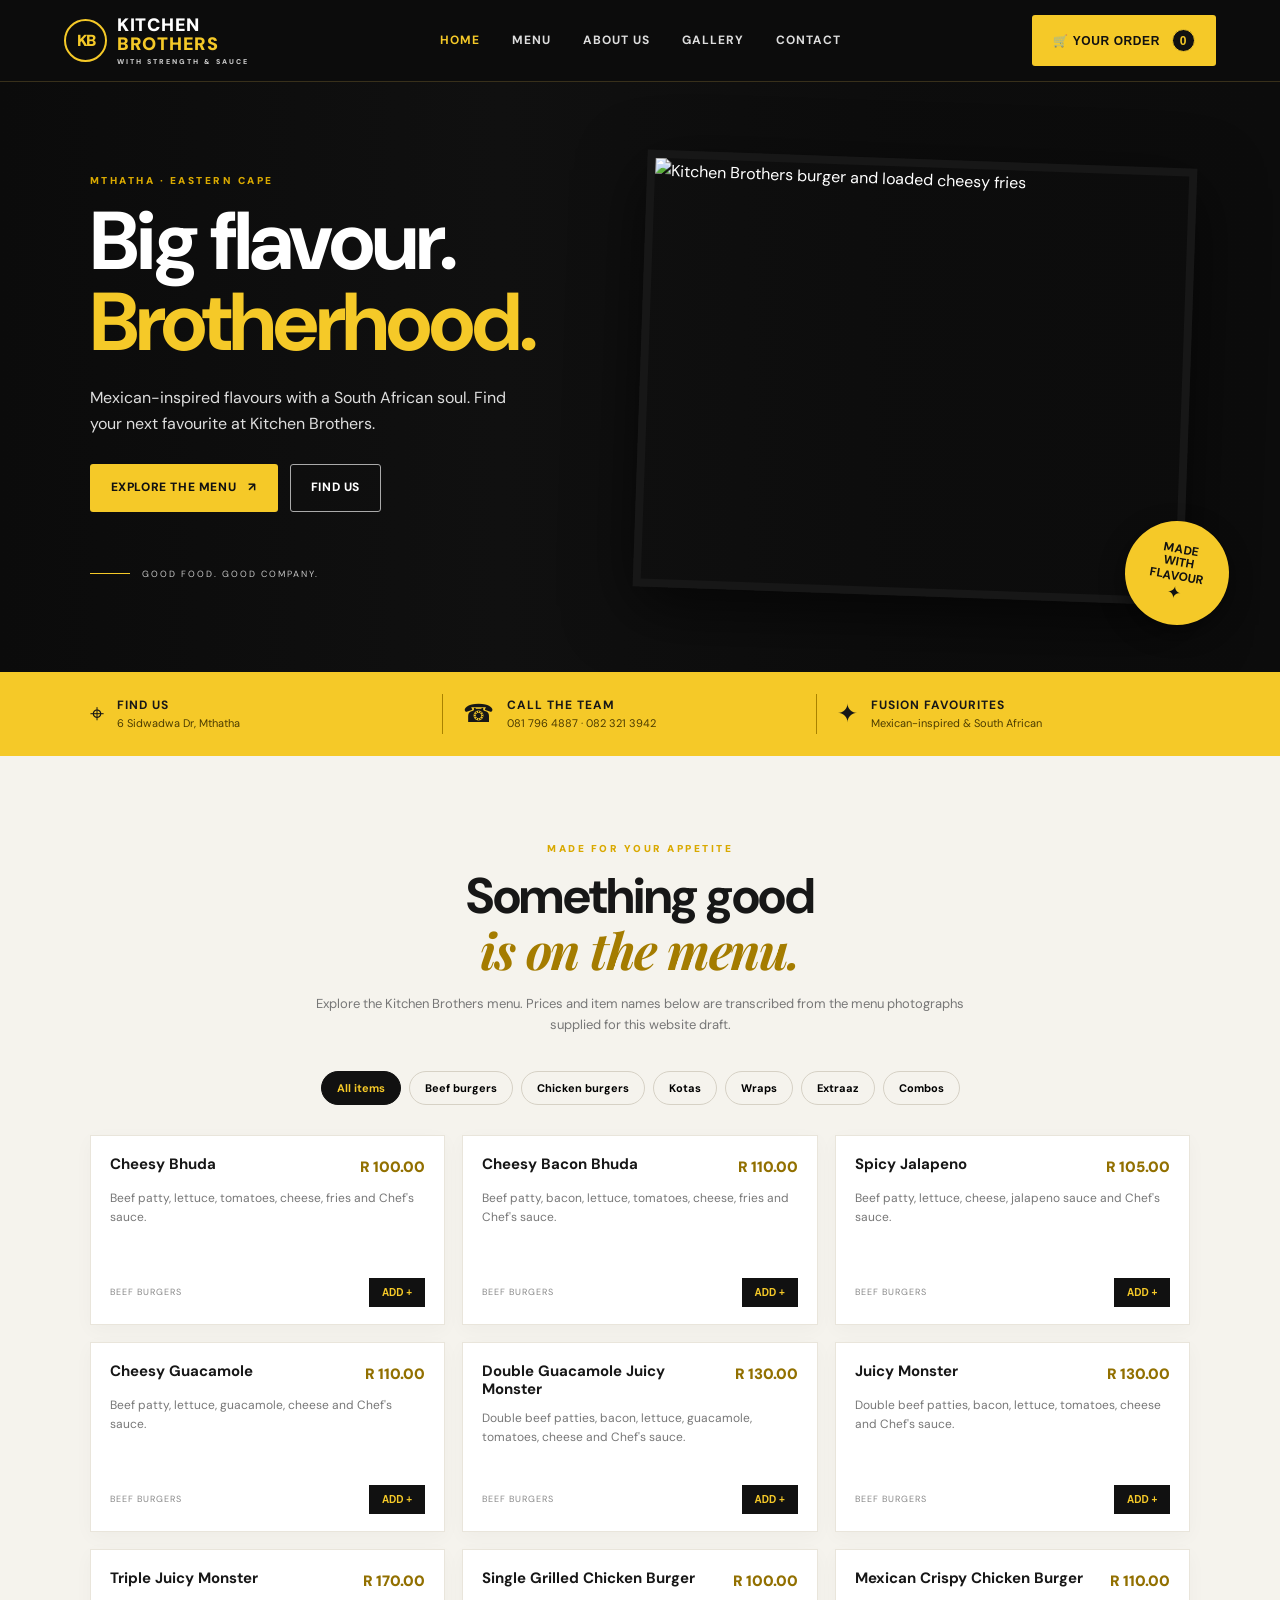
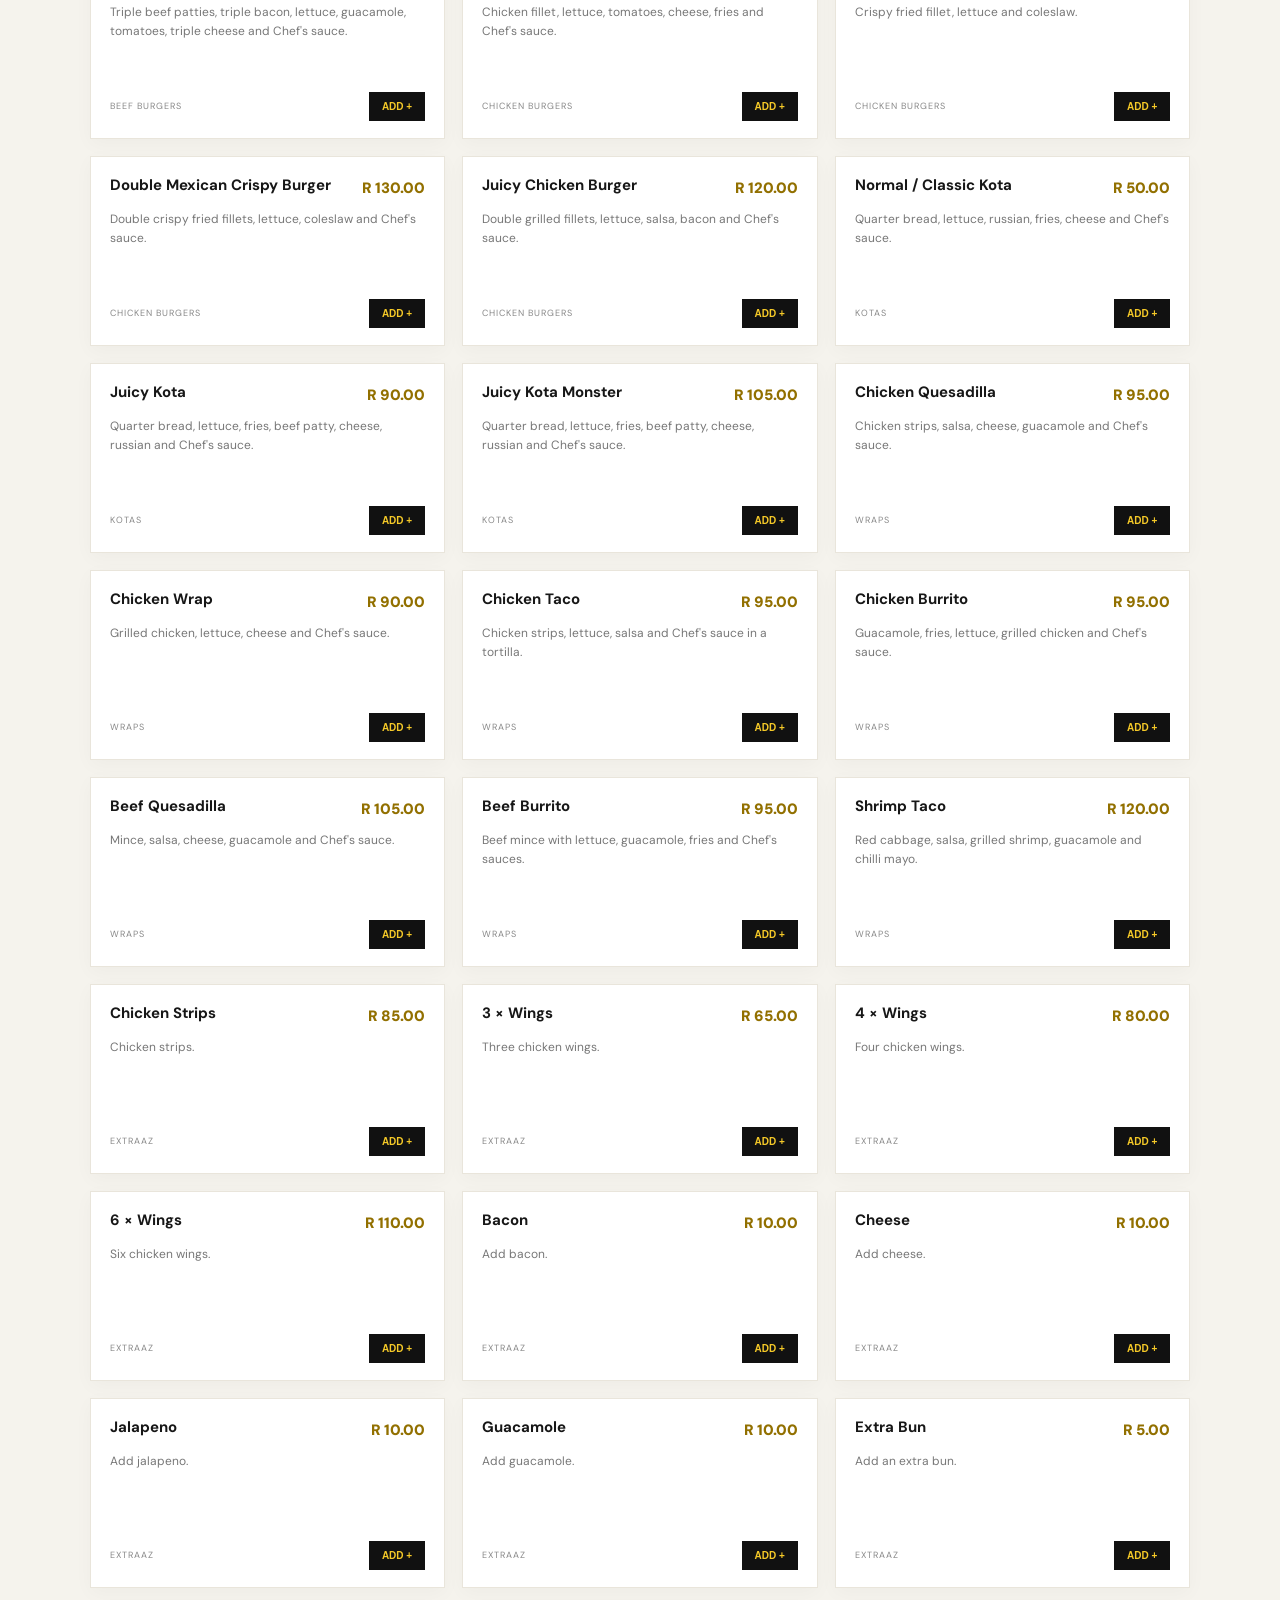
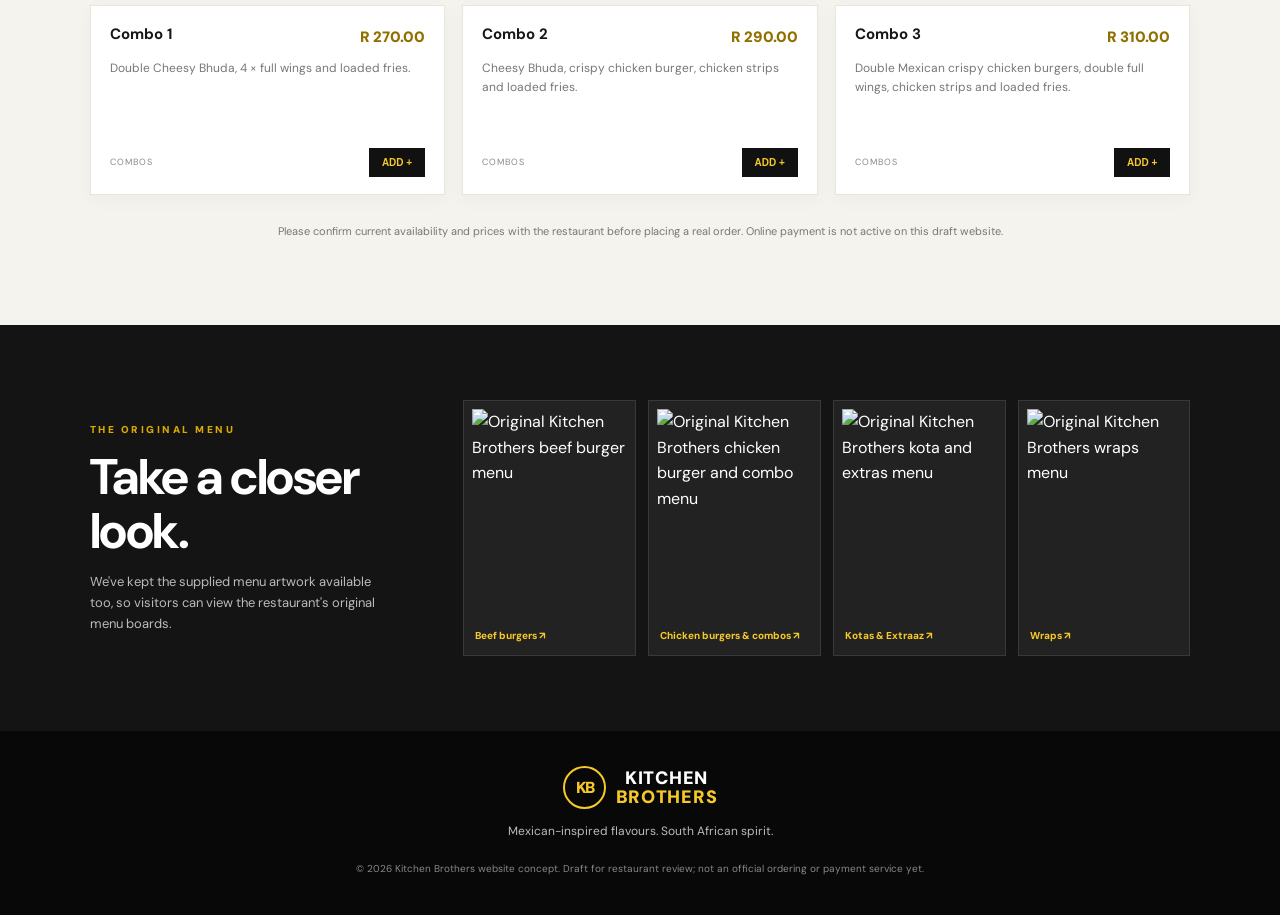
==== index.html @ 2ba4a04b "uploaded Kitchen Brothers web files" ====
<!DOCTYPE html>
<html lang="en">
<head>
  <meta charset="UTF-8">
  <meta name="viewport" content="width=device-width, initial-scale=1.0">
  <meta name="description" content="Kitchen Brothers in Mthatha — Mexican-inspired flavours and South African favourites. Explore the menu and prepare your order online.">
  <meta name="theme-color" content="#111111">
  <meta name="robots" content="index,follow">
  <meta property="og:type" content="website">
  <meta property="og:title" content="Kitchen Brothers | Mthatha">
  <meta property="og:description" content="Mexican-inspired flavours with a South African soul. Explore the Kitchen Brothers menu in Mthatha.">
  <meta property="og:image" content="assets/food-feature.png">
  <link rel="icon" type="image/svg+xml" href="favicon.svg">
  <title>Kitchen Brothers | Burgers, Kotas &amp; Mexican-Inspired Food in Mthatha</title>
  <link rel="preconnect" href="https://fonts.googleapis.com">
  <link rel="preconnect" href="https://fonts.gstatic.com" crossorigin>
  <link href="https://fonts.googleapis.com/css2?family=DM+Sans:wght@400;500;600;700;800&family=Playfair+Display:ital,wght@1,600&display=swap" rel="stylesheet">
  <link rel="stylesheet" href="style.css">
</head>
<body>
<header class="site-header">
  <a class="brand" href="index.html" aria-label="Kitchen Brothers home">
    <span class="brand-mark">KB</span><span class="brand-name">KITCHEN <em>BROTHERS</em><small>WITH STRENGTH &amp; SAUCE</small></span>
  </a>
  <button class="menu-toggle" id="menuToggle" aria-label="Toggle navigation" aria-expanded="false">☰</button>
  <nav class="nav" id="mainNav">
    <a href="index.html" aria-current="page">Home</a><a href="#menu">Menu</a><a href="about.html">About us</a><a href="gallery.html">Gallery</a><a href="contact.html">Contact</a>
  </nav>
  <button class="button button-gold cart-header" id="openCart">🛒 Your order <span id="cartCount" class="cart-count">0</span></button>
</header>

<main>
  <section class="hero" id="home">
    <div class="hero-shade"></div>
    <div class="hero-inner">
      <p class="eyebrow">MTHATHA · EASTERN CAPE</p>
      <h1>Big flavour.<br><span>Brotherhood.</span></h1>
      <p class="hero-copy">Mexican-inspired flavours with a South African soul. Find your next favourite at Kitchen Brothers.</p>
      <div class="hero-actions"><a class="button button-gold" href="#menu">Explore the menu <span>↗</span></a><a class="button button-light-outline" href="contact.html">Find us</a></div>
      <div class="hero-caption"><span class="caption-line"></span> GOOD FOOD. GOOD COMPANY.</div>
    </div>
    <div class="hero-photo"><img src="assets/food-feature.png" alt="Kitchen Brothers burger and loaded cheesy fries"></div>
    <div class="hero-stamp"><strong>MADE<br>WITH<br>FLAVOUR</strong><span>✦</span></div>
  </section>

  <section class="quick-strip">
    <div><span class="strip-icon">⌖</span><span><strong>Find us</strong><small>6 Sidwadwa Dr, Mthatha</small></span></div>
    <div><span class="strip-icon">☎</span><span><strong>Call the team</strong><small>081 796 4887 · 082 321 3942</small></span></div>
    <div><span class="strip-icon">✦</span><span><strong>Fusion favourites</strong><small>Mexican-inspired &amp; South African</small></span></div>
  </section>

  <section class="section menu-section" id="menu">
    <div class="section-heading">
      <p class="eyebrow">MADE FOR YOUR APPETITE</p><h2>Something good<br><em>is on the menu.</em></h2>
      <p>Explore the Kitchen Brothers menu. Prices and item names below are transcribed from the menu photographs supplied for this website draft.</p>
    </div>
    <div class="category-tabs" id="categoryTabs">
      <button class="category-tab active" data-category="all">All items</button>
      <button class="category-tab" data-category="beef">Beef burgers</button>
      <button class="category-tab" data-category="chicken">Chicken burgers</button>
      <button class="category-tab" data-category="kotas">Kotas</button>
      <button class="category-tab" data-category="wraps">Wraps</button>
      <button class="category-tab" data-category="extras">Extraaz</button>
      <button class="category-tab" data-category="combos">Combos</button>
    </div>
    <div class="menu-grid" id="menuGrid"></div>
    <p class="menu-footnote">Please confirm current availability and prices with the restaurant before placing a real order. Online payment is not active on this draft website.</p>
  </section>

  <section class="menu-board-section">
    <div class="board-copy"><p class="eyebrow">THE ORIGINAL MENU</p><h2>Take a closer<br>look.</h2><p>We've kept the supplied menu artwork available too, so visitors can view the restaurant's original menu boards.</p></div>
    <div class="menu-board-grid">
      <a href="assets/menu-beef-burgers.png" target="_blank"><img src="assets/menu-beef-burgers.png" alt="Original Kitchen Brothers beef burger menu"><span>Beef burgers ↗</span></a>
      <a href="assets/menu-chicken-combos.png" target="_blank"><img src="assets/menu-chicken-combos.png" alt="Original Kitchen Brothers chicken burger and combo menu"><span>Chicken burgers &amp; combos ↗</span></a>
      <a href="assets/menu-kotas-extras.png" target="_blank"><img src="assets/menu-kotas-extras.png" alt="Original Kitchen Brothers kota and extras menu"><span>Kotas &amp; Extraaz ↗</span></a>
      <a href="assets/menu-wraps.png" target="_blank"><img src="assets/menu-wraps.png" alt="Original Kitchen Brothers wraps menu"><span>Wraps ↗</span></a>
    </div>
  </section>

</main>
<footer class="site-footer"><a class="brand" href="#home"><span class="brand-mark">KB</span><span class="brand-name">KITCHEN <em>BROTHERS</em></span></a><p>Mexican-inspired flavours. South African spirit.</p><small>© <span id="year"></span> Kitchen Brothers website concept. Draft for restaurant review; not an official ordering or payment service yet.</small></footer>

<div class="modal-backdrop" id="cartBackdrop" hidden>
  <section class="modal-panel" role="dialog" aria-modal="true" aria-labelledby="cartTitle">
    <div class="modal-heading"><div><p class="eyebrow">YOUR SELECTION</p><h2 id="cartTitle">Your order</h2></div><button class="close-modal" data-close="cartBackdrop" aria-label="Close">×</button></div>
    <div id="cartItems"></div><div class="cart-total"><span>Subtotal</span><strong id="cartSubtotal">R0.00</strong></div>
    <p class="fine-print">This is a front-end ordering preview. No order is sent to the restaurant and no payment is collected.</p>
    <button class="button button-gold full-button" id="goCheckout" disabled>Continue to checkout</button>
  </section>
</div>
<div class="modal-backdrop" id="checkoutBackdrop" hidden>
  <section class="modal-panel checkout-panel" role="dialog" aria-modal="true" aria-labelledby="checkoutTitle">
    <div class="modal-heading"><div><p class="eyebrow">ALMOST THERE</p><h2 id="checkoutTitle">Checkout preview</h2></div><button class="close-modal" data-close="checkoutBackdrop" aria-label="Close">×</button></div>
    <form id="checkoutForm">
      <div class="fulfilment-options">
        <label class="choice"><input type="radio" name="fulfilment" value="Collection" checked><span><strong>Collection</strong><small>Pick up at the restaurant</small></span></label>
        <label class="choice"><input type="radio" name="fulfilment" value="Delivery"><span><strong>Delivery</strong><small>Delivery details required</small></span></label>
      </div>
      <div class="form-grid">
        <label>Full name<input name="customerName" autocomplete="name" required placeholder="Your name"></label>
        <label>Phone number<input name="phone" type="tel" autocomplete="tel" required placeholder="Your contact number"></label>
        <label id="addressField" hidden>Delivery address<textarea name="address" rows="2" placeholder="Street, suburb and town"></textarea></label>
        <label>Order notes (optional)<textarea name="notes" rows="2" placeholder="Any special instructions?"></textarea></label>
      </div>
      <div class="cart-total"><span>Items subtotal</span><strong id="checkoutSubtotal">R0.00</strong></div>
      <p class="fine-print">Delivery fee is not configured. Payment gateway and restaurant order notifications will be connected in a later development stage.</p>
      <button class="button button-gold full-button" type="submit">Review order</button>
    </form>
  </section>
</div>
<div class="modal-backdrop" id="previewBackdrop" hidden>
  <section class="modal-panel" role="dialog" aria-modal="true" aria-labelledby="previewTitle">
    <div class="modal-heading"><div><p class="eyebrow">ORDER SUMMARY</p><h2 id="previewTitle">Review your details</h2></div><button class="close-modal" data-close="previewBackdrop" aria-label="Close">×</button></div>
    <div id="orderPreview"></div><p class="fine-print">Demo only: this order has not been submitted and no payment has been taken.</p>
    <button class="button button-gold full-button" id="copyOrder">Copy order summary</button>
    <button class="button button-dark full-button" id="backToMenu">Back to menu</button>
  </section>
</div>
<script src="script.js"></script>
</body>
</html>
---- style.css ----
*{box-sizing:border-box;margin:0;padding:0}html{scroll-behavior:smooth;scroll-padding-top:85px}body{font-family:"DM Sans",Arial,sans-serif;background:#f5f3ed;color:#171717;line-height:1.6}a{color:inherit;text-decoration:none}:root{--gold:#f5c928;--gold2:#d9a900;--black:#111;--muted:#777}
.site-header{height:82px;padding:0 5%;display:flex;align-items:center;justify-content:space-between;gap:25px;background:#0c0c0c;color:#fff;position:sticky;top:0;z-index:30;border-bottom:1px solid #38301b}.brand{display:flex;align-items:center;gap:10px;min-width:max-content}.brand-mark{display:grid;place-items:center;width:43px;height:43px;border:2px solid var(--gold);border-radius:50%;font-weight:900;color:var(--gold);letter-spacing:-2px}.brand-name{font-size:18px;font-weight:900;line-height:1.05;letter-spacing:.7px}.brand-name em{display:block;color:var(--gold);font-style:normal}.brand-name small{display:block;font-size:7px;letter-spacing:2px;color:#c7c7c7;margin-top:4px}.nav{display:flex;align-items:center;gap:clamp(15px,2.5vw,34px)}.nav a{font-size:12px;text-transform:uppercase;letter-spacing:1px;font-weight:700;color:#ddd}.nav a:hover{color:var(--gold)}.menu-toggle{display:none;background:none;border:0;color:white;font-size:27px}.button{display:inline-flex;align-items:center;justify-content:center;gap:12px;border:1px solid transparent;border-radius:3px;padding:13px 20px;font-size:12px;font-weight:800;letter-spacing:.6px;text-transform:uppercase;cursor:pointer;transition:.2s}.button:hover{transform:translateY(-2px)}.button-gold{background:var(--gold);color:#111}.button-gold:hover{background:#ffdc52}.button-light-outline{border-color:#aaa;color:white}.button-outline{border-color:#777;color:white}.cart-header{white-space:nowrap}.cart-count{display:grid;place-items:center;background:#111;color:var(--gold);border:1px solid var(--gold);width:23px;height:23px;border-radius:50%}
.hero{min-height:590px;position:relative;overflow:hidden;background:#101010;color:#fff;display:flex;align-items:center;padding:65px 7%}.hero-shade{position:absolute;inset:0;background:linear-gradient(90deg,#0b0b0b 0%,#101010 39%,rgba(10,10,10,.55) 70%,rgba(0,0,0,.25))}.hero-inner{position:relative;z-index:2;max-width:540px}.eyebrow{font-size:10px;letter-spacing:2.5px;font-weight:900;color:var(--gold2);margin-bottom:12px}.hero h1{font-size:clamp(48px,6.5vw,82px);line-height:.99;letter-spacing:-3px;margin-bottom:22px}.hero h1 span{color:var(--gold)}.hero-copy{font-size:16px;color:#dedede;max-width:420px}.hero-actions{display:flex;gap:12px;margin-top:28px;flex-wrap:wrap}.hero-caption{display:flex;align-items:center;gap:12px;color:#c7c7c7;font-size:9px;letter-spacing:2px;margin-top:55px}.caption-line{height:1px;width:40px;background:var(--gold)}.hero-photo{position:absolute;right:7%;top:13%;width:43%;height:74%;z-index:1;transform:rotate(2deg);border:8px solid #171717;box-shadow:0 20px 65px #0009}.hero-photo img{width:100%;height:100%;object-fit:cover}.hero-stamp{position:absolute;right:4%;bottom:8%;z-index:3;width:104px;height:104px;border-radius:50%;background:var(--gold);color:#111;display:grid;place-content:center;text-align:center;transform:rotate(10deg);font-size:12px;line-height:1.15;box-shadow:0 8px 24px #0007}.hero-stamp span{font-size:17px}
.quick-strip{display:grid;grid-template-columns:repeat(3,1fr);background:var(--gold);padding:22px 7%;gap:20px}.quick-strip>div{display:flex;align-items:center;gap:13px;border-right:1px solid #a98200}.quick-strip>div:last-child{border:0}.strip-icon{font-size:25px}.quick-strip span:last-child{display:grid}.quick-strip strong{font-size:12px;text-transform:uppercase;letter-spacing:1px}.quick-strip small{font-size:11px;color:#4b3b00}
.section{padding:85px 7%}.section-heading{text-align:center;max-width:680px;margin:0 auto 35px}.section-heading h2,.board-copy h2,.story-copy h2,.contact-section h2{font-size:clamp(34px,4vw,50px);line-height:1.08;letter-spacing:-1.5px;margin-bottom:14px}.section-heading h2 em,.story-copy h2 em{font-family:"Playfair Display",serif;color:#a47c00}.section-heading>p:last-child{font-size:13px;color:var(--muted)}.category-tabs{display:flex;justify-content:center;gap:8px;flex-wrap:wrap;margin:0 auto 30px}.category-tab{border:1px solid #d6d1c5;background:transparent;padding:9px 15px;font:700 11px "DM Sans",sans-serif;cursor:pointer;border-radius:30px}.category-tab.active,.category-tab:hover{background:#111;color:var(--gold);border-color:#111}.menu-grid{display:grid;grid-template-columns:repeat(3,1fr);gap:17px;max-width:1200px;margin:auto}.menu-card{background:#fff;border:1px solid #e9e5db;display:flex;flex-direction:column;min-height:190px;box-shadow:0 5px 18px #00000008}.menu-card-top{padding:19px 19px 10px;display:flex;justify-content:space-between;gap:12px}.menu-card h3{font-size:15px;line-height:1.25}.menu-card .price{font-size:15px;font-weight:900;color:#927000;white-space:nowrap}.menu-card p{font-size:12px;color:#777;padding:0 19px 15px;flex:1}.menu-card-bottom{padding:0 19px 17px;display:flex;justify-content:space-between;align-items:center}.menu-card .category-label{font-size:9px;color:#888;text-transform:uppercase;letter-spacing:1px}.add-button{background:#111;color:var(--gold);border:0;padding:9px 13px;font-size:10px;font-weight:800;text-transform:uppercase;cursor:pointer}.add-button:hover{background:#333}.menu-footnote{text-align:center;font-size:11px;color:#777;max-width:760px;margin:28px auto 0}
.menu-board-section{background:#141414;color:#fff;padding:75px 7%;display:grid;grid-template-columns:.7fr 1.6fr;gap:5%;align-items:center}.board-copy h2{color:#fff}.board-copy p:not(.eyebrow){color:#bbb;font-size:13px;max-width:300px}.menu-board-grid{display:grid;grid-template-columns:repeat(4,1fr);gap:12px}.menu-board-grid a{display:block;background:#222;padding:8px;border:1px solid #393939}.menu-board-grid img{display:block;width:100%;height:210px;object-fit:cover;object-position:top}.menu-board-grid span{display:block;color:var(--gold);font-size:10px;font-weight:800;padding:9px 3px 3px}
.story-section{background:#eae6dc;display:grid;grid-template-columns:1fr 1fr;gap:8%;align-items:center;padding:80px 9%}.story-image{height:380px;overflow:hidden;border:8px solid #fff;box-shadow:0 15px 40px #0002}.story-image img{width:100%;height:100%;object-fit:cover}.story-copy p:not(.eyebrow){font-size:14px;color:#555;margin:14px 0}.text-link{display:inline-block;margin-top:13px;color:#8b6900;font-size:12px;font-weight:900;text-transform:uppercase;letter-spacing:1px}.gallery-section{background:#fff}.gallery-grid{display:grid;grid-template-columns:1fr 1fr;gap:18px;max-width:1000px;margin:auto}.gallery-grid img{width:100%;height:300px;object-fit:cover}
.contact-section{background:#101010;color:#fff;padding:65px 8%;display:flex;justify-content:space-between;align-items:center;gap:25px}.contact-section p:not(.eyebrow){color:#ccc;font-size:13px}.phone-links{display:flex;gap:20px;margin-top:13px}.phone-links a{color:var(--gold);font-weight:800;font-size:13px}.contact-actions{display:flex;gap:10px;flex-wrap:wrap}.site-footer{background:#080808;color:#fff;text-align:center;padding:35px 20px}.site-footer .brand{justify-content:center}.site-footer>p{font-size:12px;color:#bbb;margin:13px 0}.site-footer small{font-size:10px;color:#888}
.modal-backdrop{position:fixed;inset:0;background:#000b;z-index:60;display:flex;justify-content:flex-end}.modal-backdrop[hidden]{display:none}.modal-panel{width:min(100%,490px);height:100%;overflow:auto;background:#fff;padding:27px;box-shadow:-10px 0 40px #0004}.checkout-panel{width:min(100%,550px)}.modal-heading{display:flex;justify-content:space-between;align-items:center;border-bottom:1px solid #e8e4dc;padding-bottom:18px;margin-bottom:20px}.modal-heading h2{font-size:27px;line-height:1.2}.close-modal{border:0;background:#eee;border-radius:50%;width:38px;height:38px;font-size:27px;cursor:pointer}.cart-line{display:grid;grid-template-columns:1fr auto;gap:10px;padding:14px 0;border-bottom:1px solid #eee}.cart-line h3{font-size:14px}.cart-line small{color:#888}.quantity{display:flex;align-items:center;gap:9px;margin-top:8px}.quantity button{width:26px;height:26px;border:1px solid #ddd;background:#fafafa;border-radius:50%;cursor:pointer}.remove{border:0;background:none;color:#a22;font-size:11px;cursor:pointer}.cart-total{display:flex;justify-content:space-between;padding:18px 0;border-top:2px solid #111;margin-top:18px;font-size:17px}.fine-print{font-size:11px;color:#777;line-height:1.5;margin:8px 0 15px}.full-button{width:100%;margin-top:12px}.empty-cart{text-align:center;color:#777;padding:40px 5px}.fulfilment-options{display:grid;grid-template-columns:1fr 1fr;gap:10px;margin-bottom:18px}.choice{display:flex;gap:9px;border:1px solid #ddd;border-radius:6px;padding:13px;cursor:pointer}.choice:has(input:checked){border-color:#c99a00;background:#fff9df}.choice input{accent-color:#b78c00;margin-top:4px}.choice span{display:grid}.choice small{font-size:10px;color:#888}.form-grid{display:grid;gap:13px}.form-grid label{display:grid;gap:6px;font-size:11px;font-weight:800}.form-grid input,.form-grid textarea{width:100%;border:1px solid #d8d5ce;border-radius:4px;padding:11px;font:14px "DM Sans",sans-serif}.form-grid textarea{resize:vertical}.preview-line{display:flex;justify-content:space-between;gap:12px;padding:9px 0;border-bottom:1px solid #eee;font-size:13px}
@media(max-width:1000px){.hero-photo{right:4%;width:40%}.menu-grid{grid-template-columns:repeat(2,1fr)}.menu-board-section{grid-template-columns:1fr}.menu-board-grid img{height:250px}}
@media(max-width:760px){.site-header{height:70px;padding:0 4%;gap:10px}.menu-toggle{display:block;order:3}.nav{display:none;position:absolute;top:70px;left:0;right:0;background:#111;padding:12px 6% 20px;flex-direction:column;align-items:stretch;gap:0}.nav.open{display:flex}.nav a{padding:12px 0;border-bottom:1px solid #333}.brand-mark{width:37px;height:37px}.brand-name{font-size:15px}.brand-name small{font-size:6px}.cart-header{padding:9px 10px;font-size:9px}.hero{padding:55px 7% 35px;display:block}.hero-inner{max-width:100%}.hero h1{font-size:58px}.hero-photo{position:relative;right:auto;top:auto;width:100%;height:250px;margin:38px 0 10px;transform:none;border-width:5px}.hero-stamp{width:83px;height:83px;right:4%;bottom:5%;font-size:10px}.quick-strip{grid-template-columns:1fr;padding:18px 7%;gap:13px}.quick-strip>div{border-right:0;border-bottom:1px solid #a98200;padding-bottom:12px}.quick-strip>div:last-child{border:0;padding:0}.section{padding:60px 6%}.menu-grid{grid-template-columns:1fr}.menu-board-section{padding:55px 6%}.menu-board-grid{grid-template-columns:repeat(2,1fr)}.menu-board-grid img{height:230px}.story-section{grid-template-columns:1fr;padding:55px 7%;gap:28px}.story-image{height:280px}.gallery-grid{grid-template-columns:1fr}.gallery-grid img{height:240px}.contact-section{padding:50px 7%;display:block}.contact-actions{margin-top:20px}.phone-links{flex-wrap:wrap}.modal-panel{padding:21px}}
@media(max-width:390px){.brand-name{font-size:13px}.cart-header{font-size:0;gap:4px}.cart-header .cart-count{font-size:11px}.hero h1{font-size:48px}.menu-board-grid img{height:190px}.fulfilment-options{grid-template-columns:1fr}}

/* Multi-page sections */
.nav a[aria-current="page"]{color:var(--gold)}
.inner-page-hero{background:#111;color:#fff;text-align:center;padding:88px 7% 82px;position:relative;overflow:hidden}
.inner-page-hero:after{content:"KB";position:absolute;right:5%;bottom:-90px;font-size:260px;font-weight:900;color:#ffffff08;pointer-events:none}
.inner-page-hero h1{font-size:clamp(42px,6vw,68px);line-height:1.04;letter-spacing:-2px;margin:8px 0 15px;position:relative;z-index:1}
.inner-page-hero h1 em{font-family:"Playfair Display",serif;color:var(--gold);font-weight:600}
.inner-page-hero>p:last-child{color:#ccc;font-size:14px;position:relative;z-index:1}
.page-story{padding-top:75px;padding-bottom:75px}
.values-section{display:grid;grid-template-columns:repeat(3,1fr);gap:18px;padding:0 8% 80px}
.values-section article{background:#fff;padding:27px;border-top:3px solid var(--gold)}
.values-section article span{font-size:11px;color:#a47c00;font-weight:900;letter-spacing:2px}
.values-section h3{font-size:20px;margin:9px 0}
.values-section p{font-size:12px;color:#777}
.gallery-page-section{padding-top:65px}
.gallery-page-grid{max-width:1100px;margin:0 auto 70px;display:grid;grid-template-columns:1fr 1fr;gap:20px}
.gallery-page-grid figure{background:#fff;padding:10px;box-shadow:0 8px 25px #0000000c}
.gallery-page-grid img{width:100%;height:330px;object-fit:cover;display:block}
.gallery-page-grid figcaption{font-size:12px;font-weight:800;padding:12px 5px 5px}
.original-heading{margin-bottom:25px}
.gallery-menu-boards{max-width:1100px;margin:auto;grid-template-columns:repeat(4,1fr)}
.gallery-menu-boards img{height:300px}
.contact-page-layout{display:grid;grid-template-columns:1fr 1fr;gap:5%;align-items:center;padding:75px 8%;background:#f5f3ed}
.contact-info-card{background:#fff;padding:36px;box-shadow:0 12px 35px #0000000c}
.contact-info-card h2{font-size:34px;line-height:1.1;margin-bottom:27px}
.contact-detail{display:flex;gap:15px;padding:15px 0;border-bottom:1px solid #eee}
.contact-detail>span{color:#a47c00;font-size:22px}
.contact-detail strong{font-size:12px;text-transform:uppercase;letter-spacing:.8px}
.contact-detail p{font-size:13px;color:#666;margin-top:5px}
.contact-detail a{color:#8b6900;font-weight:700}
.contact-photo img{width:100%;height:360px;object-fit:cover;display:block}
.contact-photo p{font-family:"Playfair Display",serif;font-style:italic;font-size:20px;margin-top:12px;color:#806000}
@media(max-width:760px){.inner-page-hero{padding:65px 6%}.page-story{padding:55px 7%}.values-section{grid-template-columns:1fr;padding:0 7% 55px}.gallery-page-grid{grid-template-columns:1fr}.gallery-page-grid img{height:260px}.gallery-menu-boards{grid-template-columns:repeat(2,1fr)}.gallery-menu-boards img{height:220px}.contact-page-layout{grid-template-columns:1fr;padding:50px 6%;gap:30px}.contact-info-card{padding:25px}.contact-photo img{height:270px}}
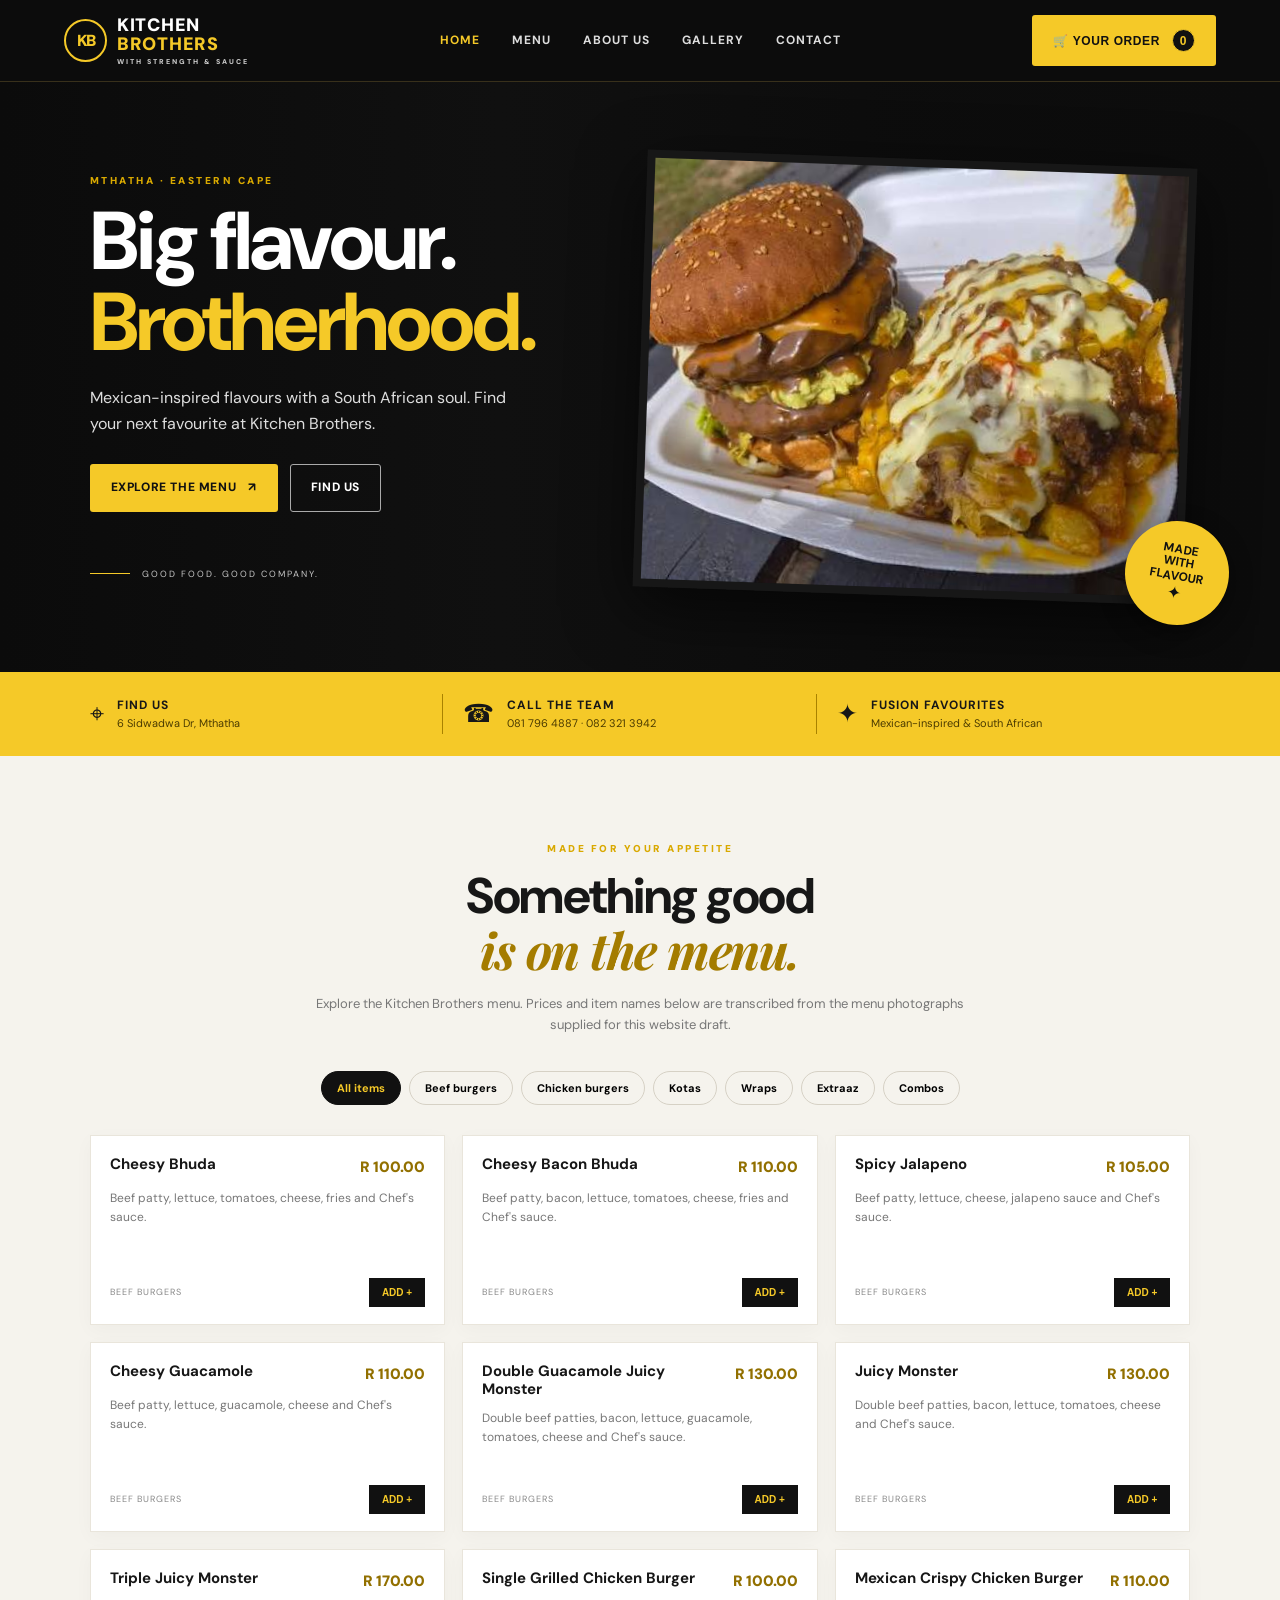
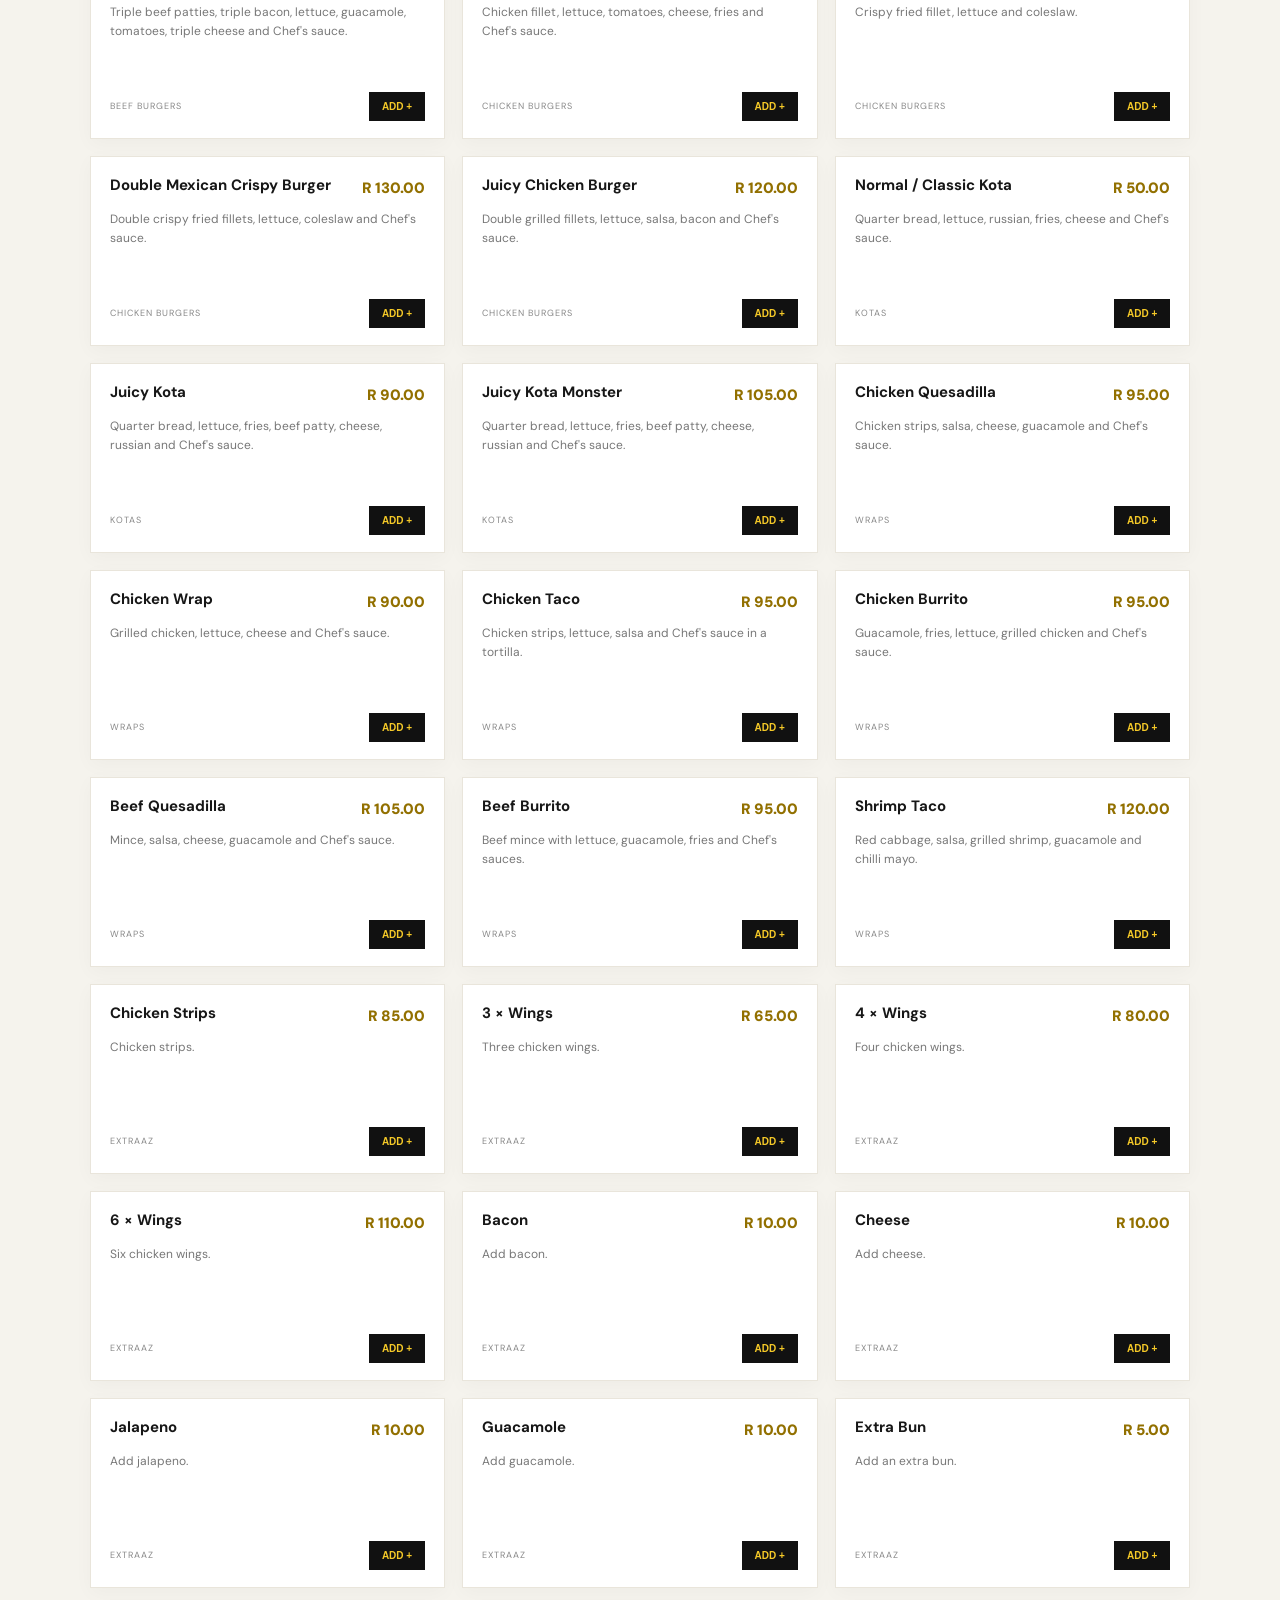
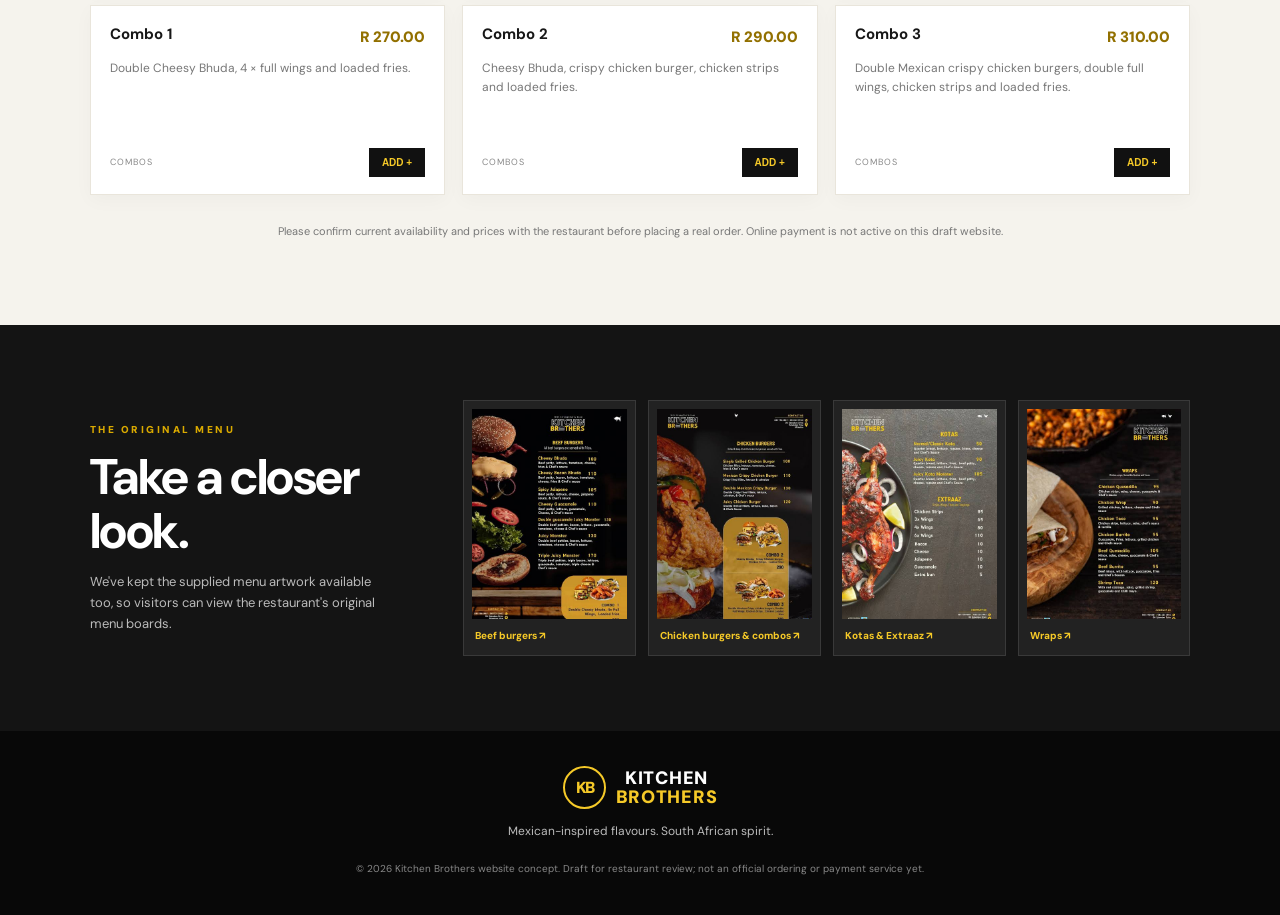
==== commit 395cd2c1: "fixed error" ====
--- a/index.html
+++ b/index.html
@@ -1,6 +1,7 @@
 <!DOCTYPE html>
 <html lang="en">
 <head>
+
   <meta charset="UTF-8">
   <meta name="viewport" content="width=device-width, initial-scale=1.0">
   <meta name="description" content="Kitchen Brothers in Mthatha — Mexican-inspired flavours and South African favourites. Explore the menu and prepare your order online.">
@@ -10,13 +11,17 @@
   <meta property="og:title" content="Kitchen Brothers | Mthatha">
   <meta property="og:description" content="Mexican-inspired flavours with a South African soul. Explore the Kitchen Brothers menu in Mthatha.">
   <meta property="og:image" content="assets/food-feature.png">
+
   <link rel="icon" type="image/svg+xml" href="favicon.svg">
   <title>Kitchen Brothers | Burgers, Kotas &amp; Mexican-Inspired Food in Mthatha</title>
+
   <link rel="preconnect" href="https://fonts.googleapis.com">
   <link rel="preconnect" href="https://fonts.gstatic.com" crossorigin>
   <link href="https://fonts.googleapis.com/css2?family=DM+Sans:wght@400;500;600;700;800&family=Playfair+Display:ital,wght@1,600&display=swap" rel="stylesheet">
   <link rel="stylesheet" href="style.css">
+
 </head>
+
 <body>
 <header class="site-header">
   <a class="brand" href="index.html" aria-label="Kitchen Brothers home">
@@ -39,7 +44,7 @@
       <div class="hero-actions"><a class="button button-gold" href="#menu">Explore the menu <span>↗</span></a><a class="button button-light-outline" href="contact.html">Find us</a></div>
       <div class="hero-caption"><span class="caption-line"></span> GOOD FOOD. GOOD COMPANY.</div>
     </div>
-    <div class="hero-photo"><img src="assets/food-feature.png" alt="Kitchen Brothers burger and loaded cheesy fries"></div>
+    <div class="hero-photo"><img src="./assets/food-feature.png" alt="Kitchen Brothers burger and loaded cheesy fries"></div>
     <div class="hero-stamp"><strong>MADE<br>WITH<br>FLAVOUR</strong><span>✦</span></div>
   </section>
 
